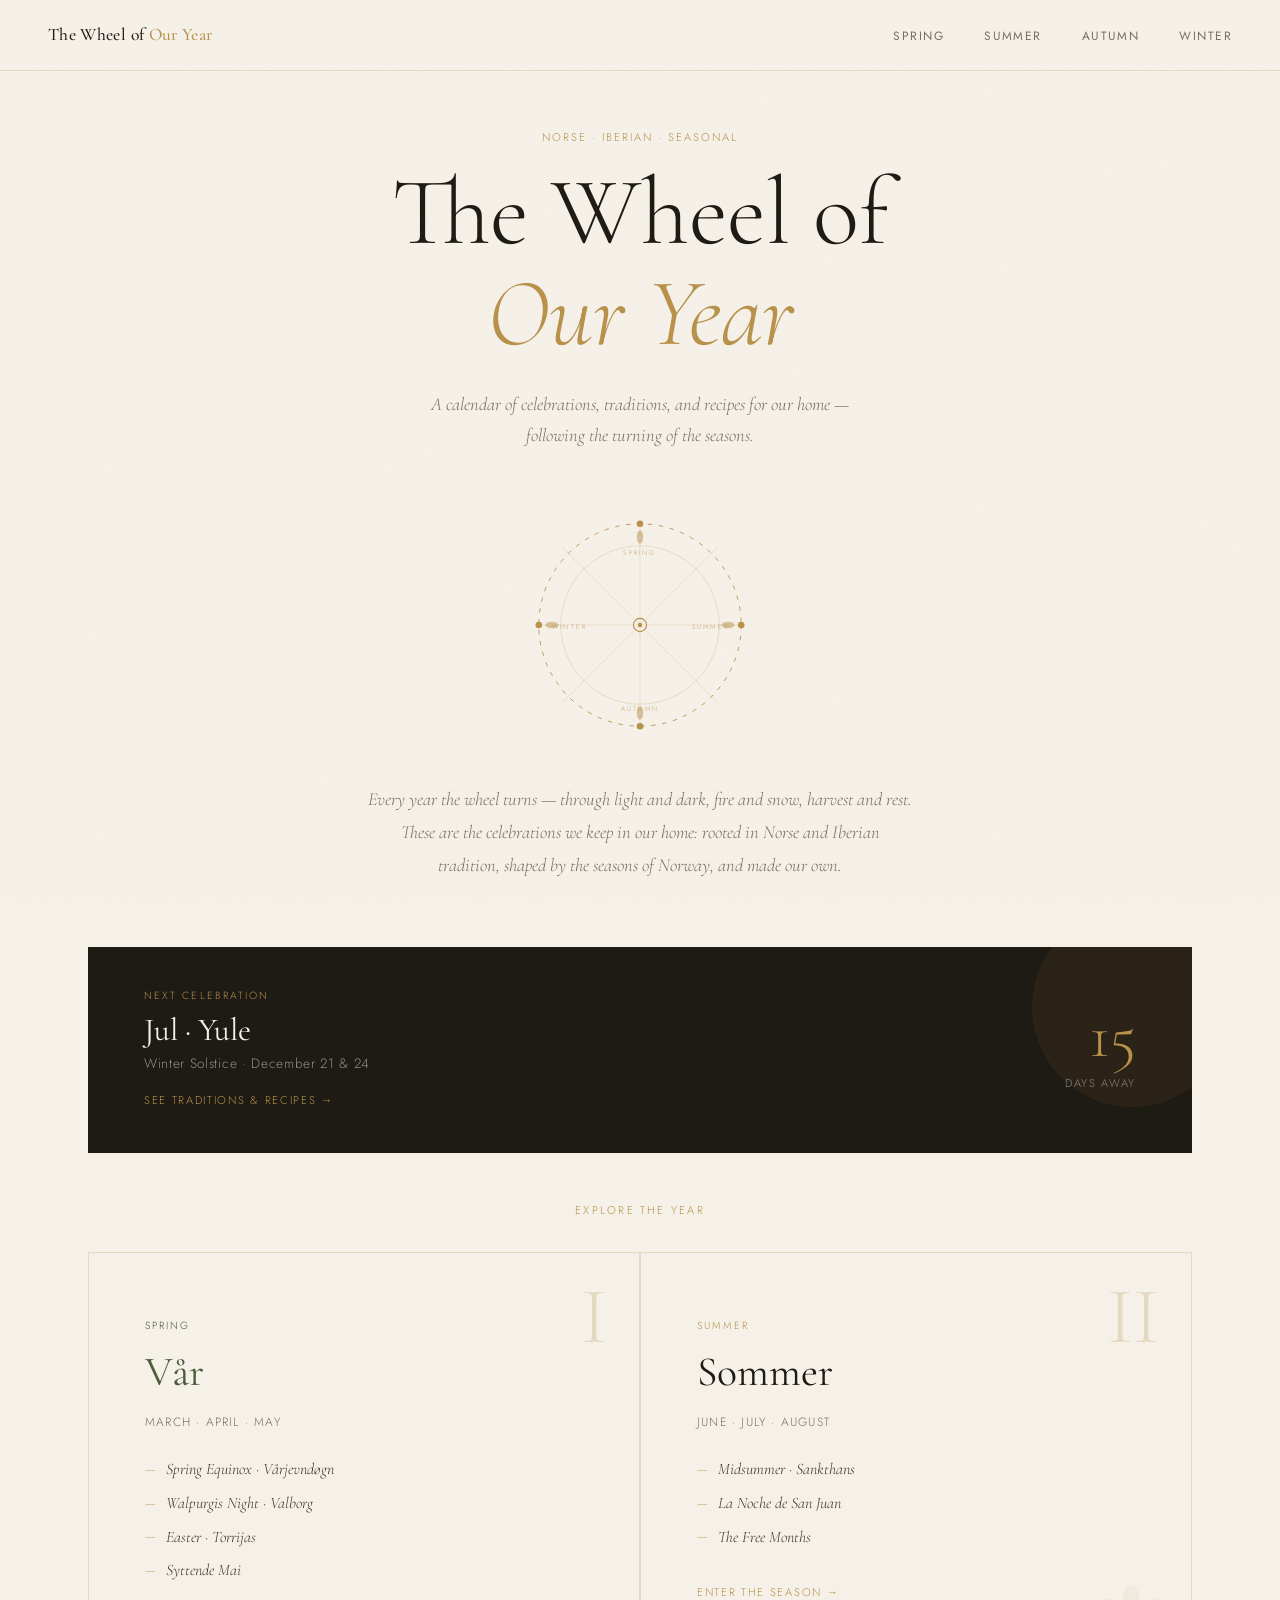
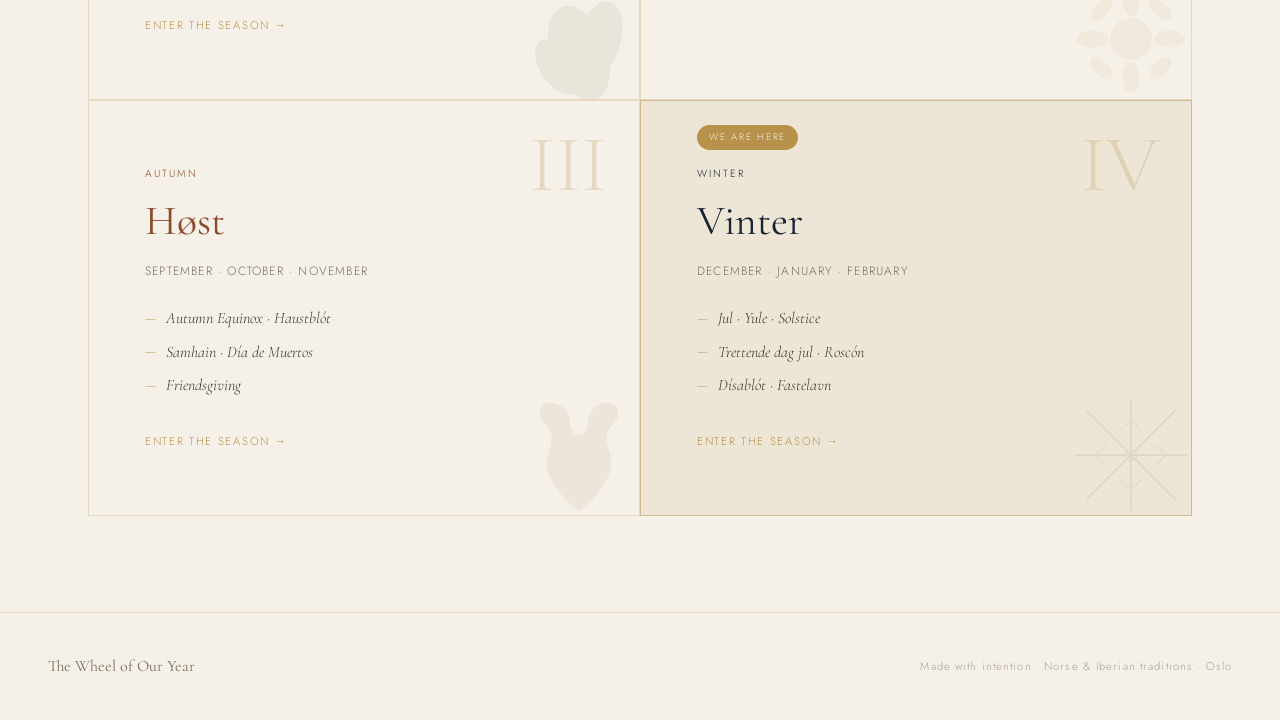
==== index.html @ 8ba2bf14 "Original Claude files" ====
<!DOCTYPE html>
<html lang="en">
<head>
  <meta charset="UTF-8" />
  <meta name="viewport" content="width=device-width, initial-scale=1.0" />
  <title>The Wheel of Our Year</title>
  <link rel="stylesheet" href="css/style.css" />
  <style>
    /* Home-page specific */
    .home-intro {
      max-width: 640px;
      margin: 0 auto 4rem;
      text-align: center;
      padding: 0 3rem;
    }

    .home-intro p {
      font-family: 'Cormorant Garamond', serif;
      font-size: 1.15rem;
      font-style: italic;
      font-weight: 300;
      color: var(--ink-muted);
      line-height: 1.8;
    }

    /* Wheel SVG illustration */
    .wheel-container {
      display: flex;
      justify-content: center;
      margin: 0 auto 3rem;
      padding: 0 3rem;
    }

    .wheel-svg {
      width: 220px;
      height: 220px;
      animation: slowRotate 120s linear infinite;
    }

    @keyframes slowRotate {
      from { transform: rotate(0deg); }
      to { transform: rotate(360deg); }
    }

    /* Season card SVG botanical accents */
    .season-card .card-botanical {
      position: absolute;
      bottom: -10px;
      right: -10px;
      width: 140px;
      height: 140px;
      opacity: 0.07;
      transition: opacity 0.4s;
    }

    .season-card:hover .card-botanical { opacity: 0.13; }

    .seasons-section-label {
      text-align: center;
      font-size: 0.7rem;
      letter-spacing: 0.2em;
      text-transform: uppercase;
      color: var(--gold);
      margin-bottom: 2rem;
      padding: 0 3rem;
    }
  </style>
</head>
<body>

  <!-- Navigation -->
  <nav>
    <a href="index.html" class="nav-logo">The Wheel of <span>Our Year</span></a>
    <ul class="nav-links">
      <li><a href="spring/index.html">Spring</a></li>
      <li><a href="summer/index.html">Summer</a></li>
      <li><a href="autumn/index.html">Autumn</a></li>
      <li><a href="winter/index.html">Winter</a></li>
    </ul>
  </nav>

  <!-- Hero -->
  <header class="page-header">
    <span class="eyebrow fade-up fade-up-1">Norse · Iberian · Seasonal</span>
    <h1 class="fade-up fade-up-2">The Wheel of<br><em>Our Year</em></h1>
    <p class="subtitle fade-up fade-up-3">A calendar of celebrations, traditions, and recipes for our home — following the turning of the seasons.</p>
  </header>

  <!-- Rotating wheel ornament -->
  <div class="wheel-container fade-up fade-up-3">
    <svg class="wheel-svg" viewBox="0 0 200 200" xmlns="http://www.w3.org/2000/svg">
      <!-- Outer ring -->
      <circle cx="100" cy="100" r="92" fill="none" stroke="#B8924A" stroke-width="0.8" stroke-dasharray="4 6"/>
      <!-- Inner ring -->
      <circle cx="100" cy="100" r="72" fill="none" stroke="#B8924A" stroke-width="0.4" opacity="0.5"/>
      <!-- Spokes -->
      <line x1="100" y1="8" x2="100" y2="192" stroke="#B8924A" stroke-width="0.4" opacity="0.4"/>
      <line x1="8" y1="100" x2="192" y2="100" stroke="#B8924A" stroke-width="0.4" opacity="0.4"/>
      <line x1="29" y1="29" x2="171" y2="171" stroke="#B8924A" stroke-width="0.4" opacity="0.4"/>
      <line x1="171" y1="29" x2="29" y2="171" stroke="#B8924A" stroke-width="0.4" opacity="0.4"/>
      <!-- Season markers -->
      <circle cx="100" cy="8" r="3" fill="#B8924A"/>
      <circle cx="192" cy="100" r="3" fill="#B8924A"/>
      <circle cx="100" cy="192" r="3" fill="#B8924A"/>
      <circle cx="8" cy="100" r="3" fill="#B8924A"/>
      <!-- Quarter labels -->
      <text x="100" y="36" text-anchor="middle" font-family="Jost, sans-serif" font-size="6" fill="#B8924A" letter-spacing="2" opacity="0.8">SPRING</text>
      <text x="164" y="104" text-anchor="middle" font-family="Jost, sans-serif" font-size="6" fill="#B8924A" letter-spacing="2" opacity="0.8">SUMMER</text>
      <text x="100" y="178" text-anchor="middle" font-family="Jost, sans-serif" font-size="6" fill="#B8924A" letter-spacing="2" opacity="0.8">AUTUMN</text>
      <text x="36" y="104" text-anchor="middle" font-family="Jost, sans-serif" font-size="6" fill="#B8924A" letter-spacing="2" opacity="0.8">WINTER</text>
      <!-- Centre -->
      <circle cx="100" cy="100" r="6" fill="none" stroke="#B8924A" stroke-width="1"/>
      <circle cx="100" cy="100" r="2" fill="#B8924A"/>
      <!-- Leaf motifs at cardinal points (tiny) -->
      <ellipse cx="100" cy="20" rx="3" ry="6" fill="#B8924A" opacity="0.5" transform="rotate(0 100 20)"/>
      <ellipse cx="180" cy="100" rx="3" ry="6" fill="#B8924A" opacity="0.5" transform="rotate(90 180 100)"/>
      <ellipse cx="100" cy="180" rx="3" ry="6" fill="#B8924A" opacity="0.5" transform="rotate(0 100 180)"/>
      <ellipse cx="20" cy="100" rx="3" ry="6" fill="#B8924A" opacity="0.5" transform="rotate(90 20 100)"/>
    </svg>
  </div>

  <!-- Intro text -->
  <div class="home-intro fade-up fade-up-4">
    <p>Every year the wheel turns — through light and dark, fire and snow, harvest and rest. These are the celebrations we keep in our home: rooted in Norse and Iberian tradition, shaped by the seasons of Norway, and made our own.</p>
  </div>

  <!-- Next celebration banner -->
  <div class="next-celebration fade-up fade-up-4" id="next-banner"></div>

  <!-- Season cards -->
  <p class="seasons-section-label fade-up fade-up-5">Explore the year</p>
  <div class="seasons-grid fade-up fade-up-5">

    <!-- Spring -->
    <a href="spring/index.html" class="season-card spring" id="card-spring">
      <span class="season-number">I</span>
      <span class="season-tag">Spring</span>
      <h2>Vår</h2>
      <p class="season-months">March · April · May</p>
      <ul class="celebration-list">
        <li>Spring Equinox · Vårjevndøgn</li>
        <li>Walpurgis Night · Valborg</li>
        <li>Easter · Torrijas</li>
        <li>Syttende Mai</li>
      </ul>
      <div class="card-arrow">Enter the season →</div>
      <!-- Botanical: leaves -->
      <svg class="card-botanical" viewBox="0 0 200 200" xmlns="http://www.w3.org/2000/svg">
        <ellipse cx="100" cy="120" rx="40" ry="70" fill="#4A5C3A" transform="rotate(-20 100 120)"/>
        <ellipse cx="130" cy="100" rx="30" ry="55" fill="#4A5C3A" transform="rotate(15 130 100)"/>
        <ellipse cx="70" cy="140" rx="25" ry="45" fill="#4A5C3A" transform="rotate(-35 70 140)"/>
        <line x1="100" y1="190" x2="100" y2="80" stroke="#4A5C3A" stroke-width="2"/>
        <line x1="130" y1="155" x2="90" y2="130" stroke="#4A5C3A" stroke-width="1.5"/>
        <line x1="70" y1="165" x2="95" y2="145" stroke="#4A5C3A" stroke-width="1.5"/>
      </svg>
    </a>

    <!-- Summer -->
    <a href="summer/index.html" class="season-card summer" id="card-summer">
      <span class="season-number">II</span>
      <span class="season-tag">Summer</span>
      <h2>Sommer</h2>
      <p class="season-months">June · July · August</p>
      <ul class="celebration-list">
        <li>Midsummer · Sankthans</li>
        <li>La Noche de San Juan</li>
        <li>The Free Months</li>
      </ul>
      <div class="card-arrow">Enter the season →</div>
      <!-- Botanical: sun / flower -->
      <svg class="card-botanical" viewBox="0 0 200 200" xmlns="http://www.w3.org/2000/svg">
        <circle cx="100" cy="100" r="30" fill="#B8924A"/>
        <ellipse cx="100" cy="45" rx="12" ry="22" fill="#B8924A"/>
        <ellipse cx="100" cy="155" rx="12" ry="22" fill="#B8924A"/>
        <ellipse cx="45" cy="100" rx="12" ry="22" fill="#B8924A" transform="rotate(90 45 100)"/>
        <ellipse cx="155" cy="100" rx="12" ry="22" fill="#B8924A" transform="rotate(90 155 100)"/>
        <ellipse cx="58" cy="58" rx="10" ry="20" fill="#B8924A" transform="rotate(45 58 58)"/>
        <ellipse cx="142" cy="58" rx="10" ry="20" fill="#B8924A" transform="rotate(-45 142 58)"/>
        <ellipse cx="58" cy="142" rx="10" ry="20" fill="#B8924A" transform="rotate(-45 58 142)"/>
        <ellipse cx="142" cy="142" rx="10" ry="20" fill="#B8924A" transform="rotate(45 142 142)"/>
      </svg>
    </a>

    <!-- Autumn -->
    <a href="autumn/index.html" class="season-card autumn" id="card-autumn">
      <span class="season-number">III</span>
      <span class="season-tag">Autumn</span>
      <h2>Høst</h2>
      <p class="season-months">September · October · November</p>
      <ul class="celebration-list">
        <li>Autumn Equinox · Haustblót</li>
        <li>Samhain · Día de Muertos</li>
        <li>Friendsgiving</li>
      </ul>
      <div class="card-arrow">Enter the season →</div>
      <!-- Botanical: oak leaf -->
      <svg class="card-botanical" viewBox="0 0 200 200" xmlns="http://www.w3.org/2000/svg">
        <path d="M100 180 C100 180 60 150 55 120 C50 100 65 85 60 70 C55 55 40 50 45 35 C50 20 70 25 80 35 C90 45 85 55 90 65 C95 75 100 70 100 70 C100 70 105 75 110 65 C115 55 110 45 120 35 C130 25 150 20 155 35 C160 50 145 55 140 70 C135 85 150 100 145 120 C140 150 100 180 100 180Z" fill="#8B4A2A"/>
        <line x1="100" y1="180" x2="100" y2="70" stroke="#8B4A2A" stroke-width="2"/>
        <line x1="100" y1="120" x2="75" y2="100" stroke="#8B4A2A" stroke-width="1.5"/>
        <line x1="100" y1="120" x2="125" y2="100" stroke="#8B4A2A" stroke-width="1.5"/>
        <line x1="100" y1="100" x2="80" y2="85" stroke="#8B4A2A" stroke-width="1"/>
        <line x1="100" y1="100" x2="120" y2="85" stroke="#8B4A2A" stroke-width="1"/>
      </svg>
    </a>

    <!-- Winter -->
    <a href="winter/index.html" class="season-card winter" id="card-winter">
      <span class="season-number">IV</span>
      <span class="season-tag">Winter</span>
      <h2>Vinter</h2>
      <p class="season-months">December · January · February</p>
      <ul class="celebration-list">
        <li>Jul · Yule · Solstice</li>
        <li>Trettende dag jul · Roscón</li>
        <li>Dísablót · Fastelavn</li>
      </ul>
      <div class="card-arrow">Enter the season →</div>
      <!-- Botanical: snowflake / pine -->
      <svg class="card-botanical" viewBox="0 0 200 200" xmlns="http://www.w3.org/2000/svg">
        <line x1="100" y1="20" x2="100" y2="180" stroke="#1A2433" stroke-width="2.5"/>
        <line x1="20" y1="100" x2="180" y2="100" stroke="#1A2433" stroke-width="2.5"/>
        <line x1="36" y1="36" x2="164" y2="164" stroke="#1A2433" stroke-width="2.5"/>
        <line x1="164" y1="36" x2="36" y2="164" stroke="#1A2433" stroke-width="2.5"/>
        <line x1="100" y1="50" x2="85" y2="65" stroke="#1A2433" stroke-width="1.5"/>
        <line x1="100" y1="50" x2="115" y2="65" stroke="#1A2433" stroke-width="1.5"/>
        <line x1="100" y1="150" x2="85" y2="135" stroke="#1A2433" stroke-width="1.5"/>
        <line x1="100" y1="150" x2="115" y2="135" stroke="#1A2433" stroke-width="1.5"/>
        <line x1="50" y1="100" x2="65" y2="85" stroke="#1A2433" stroke-width="1.5"/>
        <line x1="50" y1="100" x2="65" y2="115" stroke="#1A2433" stroke-width="1.5"/>
        <line x1="150" y1="100" x2="135" y2="85" stroke="#1A2433" stroke-width="1.5"/>
        <line x1="150" y1="100" x2="135" y2="115" stroke="#1A2433" stroke-width="1.5"/>
        <circle cx="100" cy="100" r="8" fill="none" stroke="#1A2433" stroke-width="1.5"/>
        <circle cx="100" cy="100" r="3" fill="#1A2433"/>
      </svg>
    </a>

  </div>

  <!-- Footer -->
  <footer>
    <span class="footer-name">The Wheel of Our Year</span>
    <span class="footer-note">Made with intention · Norse & Iberian traditions · Oslo</span>
  </footer>

  <script>
    // ── Detect current season and next celebration ──
    const today = new Date();
    const month = today.getMonth() + 1; // 1–12
    const day = today.getDate();

    // Assign current season
    let currentSeason = '';
    if ((month === 3 && day >= 1) || month === 4 || month === 5) currentSeason = 'spring';
    else if (month === 6 || month === 7 || month === 8) currentSeason = 'summer';
    else if (month === 9 || month === 10 || month === 11) currentSeason = 'autumn';
    else currentSeason = 'winter';

    // Highlight current season card
    const currentCard = document.getElementById('card-' + currentSeason);
    if (currentCard) {
      currentCard.classList.add('current-season');
      const badge = document.createElement('span');
      badge.className = 'current-badge';
      badge.textContent = 'We are here';
      currentCard.prepend(badge);
    }

    // Next celebrations in order (month, day, name, date label, page)
    const celebrations = [
      { month: 3, day: 20, name: 'Spring Equinox', sub: 'Vårjevndøgn', date: 'March 19–21', page: 'spring/equinox.html' },
      { month: 4, day: 30, name: 'Walpurgis Night', sub: 'Valborg', date: 'April 30th', page: 'spring/walpurgis.html' },
      { month: 4, day: 10, name: 'Easter Weekend', sub: 'Påske · Torrijas', date: 'April (varies)', page: 'spring/easter.html' },
      { month: 5, day: 17, name: 'Syttende Mai', sub: 'Constitution Day', date: 'May 17th', page: 'spring/syttende-mai.html' },
      { month: 6, day: 23, name: 'Midsummer Eve', sub: 'Sankthans · San Juan', date: 'June 23rd', page: 'summer/midsummer.html' },
      { month: 8, day: 1,  name: 'First Harvest', sub: 'Freyfaxi', date: 'August 1st', page: 'summer/harvest.html' },
      { month: 9, day: 22, name: 'Autumn Equinox', sub: 'Haustblót', date: 'September 21–23', page: 'autumn/equinox.html' },
      { month: 10, day: 31, name: 'Samhain · Día de Muertos', sub: 'The ancestors\' weekend', date: 'October 31 – November 2', page: 'autumn/samhain.html' },
      { month: 11, day: 15, name: 'Friendsgiving', sub: 'Mid-November', date: 'Mid-November', page: 'autumn/friendsgiving.html' },
      { month: 12, day: 21, name: 'Jul · Yule', sub: 'Winter Solstice', date: 'December 21 & 24', page: 'winter/yule.html' },
      { month: 1,  day: 12, name: 'Midwinter', sub: 'The Long Rest', date: 'Early January', page: 'winter/midwinter.html' },
      { month: 1,  day: 6,  name: 'Trettende dag jul', sub: 'Roscón de Reyes', date: 'January 6th', page: 'winter/trettende.html' },
      { month: 2,  day: 2,  name: 'Dísablót · Fastelavn', sub: 'The Last Dark', date: 'February 1–2', page: 'winter/disablot.html' },
    ];

    function daysUntil(month, day) {
      const target = new Date(today.getFullYear(), month - 1, day);
      if (target < today) target.setFullYear(today.getFullYear() + 1);
      const diff = Math.ceil((target - today) / (1000 * 60 * 60 * 24));
      return diff;
    }

    // Find nearest upcoming
    let next = null;
    let minDays = Infinity;
    for (const c of celebrations) {
      const d = daysUntil(c.month, c.day);
      if (d < minDays) { minDays = d; next = c; }
    }

    if (next) {
      const banner = document.getElementById('next-banner');
      banner.innerHTML = `
        <div class="next-celebration-inner">
          <div>
            <span class="next-label">Next celebration</span>
            <div class="next-name">${next.name}</div>
            <div class="next-date">${next.sub} · ${next.date}</div>
            <a href="${next.page}" class="next-link">See traditions & recipes →</a>
          </div>
          <div class="next-days">
            <span class="days-number">${minDays}</span>
            <span class="days-label">days away</span>
          </div>
        </div>
      `;
    }
  </script>

</body>
</html>
---- css/style.css ----
@import url('https://fonts.googleapis.com/css2?family=Cormorant+Garamond:ital,wght@0,300;0,400;0,500;0,600;1,300;1,400;1,500&family=Jost:wght@300;400;500&display=swap');

/* ── Variables ── */
:root {
  --cream: #F5F0E8;
  --parchment: #EDE6D6;
  --ink: #1E1A14;
  --ink-soft: #3D3529;
  --ink-muted: #7A6E5F;
  --gold: #B8924A;
  --gold-light: #D4AF72;
  --gold-pale: #F0E0B8;
  --moss: #4A5C3A;
  --rust: #8B4A2A;
  --midnight: #1A2433;
  --border: rgba(184, 146, 74, 0.25);
  --border-strong: rgba(184, 146, 74, 0.5);

  --font-display: 'Cormorant Garamond', Georgia, serif;
  --font-body: 'Jost', sans-serif;
}

/* ── Reset ── */
*, *::before, *::after { box-sizing: border-box; margin: 0; padding: 0; }
html { scroll-behavior: smooth; }

body {
  background-color: var(--cream);
  color: var(--ink);
  font-family: var(--font-body);
  font-weight: 300;
  font-size: 16px;
  line-height: 1.7;
  min-height: 100vh;
  overflow-x: hidden;
}

/* ── Noise texture overlay ── */
body::before {
  content: '';
  position: fixed;
  inset: 0;
  background-image: url("data:image/svg+xml,%3Csvg viewBox='0 0 256 256' xmlns='http://www.w3.org/2000/svg'%3E%3Cfilter id='noise'%3E%3CfeTurbulence type='fractalNoise' baseFrequency='0.9' numOctaves='4' stitchTiles='stitch'/%3E%3C/filter%3E%3Crect width='100%25' height='100%25' filter='url(%23noise)' opacity='0.04'/%3E%3C/svg%3E");
  pointer-events: none;
  z-index: 1000;
  opacity: 0.4;
}

/* ── Navigation ── */
nav {
  position: fixed;
  top: 0;
  left: 0;
  right: 0;
  z-index: 100;
  padding: 1.25rem 3rem;
  display: flex;
  align-items: center;
  justify-content: space-between;
  background: rgba(245, 240, 232, 0.88);
  backdrop-filter: blur(12px);
  border-bottom: 1px solid var(--border);
}

.nav-logo {
  font-family: var(--font-display);
  font-size: 1.1rem;
  font-weight: 500;
  color: var(--ink);
  text-decoration: none;
  letter-spacing: 0.02em;
}

.nav-logo span {
  color: var(--gold);
}

.nav-links {
  display: flex;
  gap: 2.5rem;
  list-style: none;
}

.nav-links a {
  font-family: var(--font-body);
  font-size: 0.75rem;
  font-weight: 400;
  letter-spacing: 0.12em;
  text-transform: uppercase;
  color: var(--ink-muted);
  text-decoration: none;
  transition: color 0.2s;
}

.nav-links a:hover { color: var(--gold); }

/* ── Page header ── */
.page-header {
  padding: 8rem 3rem 4rem;
  text-align: center;
  position: relative;
}

.page-header .eyebrow {
  font-family: var(--font-body);
  font-size: 0.7rem;
  letter-spacing: 0.18em;
  text-transform: uppercase;
  color: var(--gold);
  margin-bottom: 1rem;
  display: block;
}

.page-header h1 {
  font-family: var(--font-display);
  font-size: clamp(3rem, 8vw, 6rem);
  font-weight: 300;
  line-height: 1.05;
  color: var(--ink);
  margin-bottom: 1.5rem;
}

.page-header h1 em {
  font-style: italic;
  color: var(--gold);
}

.page-header .subtitle {
  font-family: var(--font-display);
  font-size: 1.15rem;
  font-style: italic;
  color: var(--ink-muted);
  font-weight: 300;
  max-width: 480px;
  margin: 0 auto;
}

/* ── Divider ornament ── */
.ornament {
  display: flex;
  align-items: center;
  justify-content: center;
  gap: 1rem;
  margin: 2rem 0;
  color: var(--gold);
  font-size: 0.7rem;
  letter-spacing: 0.2em;
}

.ornament::before,
.ornament::after {
  content: '';
  flex: 1;
  max-width: 120px;
  height: 1px;
  background: linear-gradient(to right, transparent, var(--gold-light));
}

.ornament::after {
  background: linear-gradient(to left, transparent, var(--gold-light));
}

/* ── Season cards (home page) ── */
.seasons-grid {
  display: grid;
  grid-template-columns: repeat(2, 1fr);
  gap: 0;
  max-width: 1200px;
  margin: 0 auto;
  padding: 0 3rem 6rem;
}

.season-card {
  position: relative;
  padding: 4rem 3.5rem;
  border: 1px solid var(--border);
  text-decoration: none;
  color: inherit;
  overflow: hidden;
  transition: background 0.4s;
  cursor: pointer;
  display: block;
}

.season-card::before {
  content: '';
  position: absolute;
  inset: 0;
  opacity: 0;
  transition: opacity 0.4s;
}

.season-card:hover::before { opacity: 1; }

.season-card.spring::before { background: rgba(74, 92, 58, 0.04); }
.season-card.summer::before { background: rgba(184, 146, 74, 0.06); }
.season-card.autumn::before { background: rgba(139, 74, 42, 0.06); }
.season-card.winter::before { background: rgba(26, 36, 51, 0.06); }

.season-card .season-number {
  font-family: var(--font-display);
  font-size: 5rem;
  font-weight: 300;
  color: var(--border);
  position: absolute;
  top: 1.5rem;
  right: 2rem;
  line-height: 1;
  transition: color 0.4s;
}

.season-card:hover .season-number { color: rgba(184, 146, 74, 0.2); }

.season-card .season-tag {
  font-size: 0.65rem;
  letter-spacing: 0.2em;
  text-transform: uppercase;
  margin-bottom: 1rem;
  display: block;
}

.season-card.spring .season-tag { color: var(--moss); }
.season-card.summer .season-tag { color: var(--gold); }
.season-card.autumn .season-tag { color: var(--rust); }
.season-card.winter .season-tag { color: var(--midnight); }

.season-card h2 {
  font-family: var(--font-display);
  font-size: 2.6rem;
  font-weight: 400;
  line-height: 1.1;
  margin-bottom: 1rem;
  transition: color 0.3s;
}

.season-card.spring h2 { color: var(--moss); }
.season-card.summer h2 { color: var(--ink); }
.season-card.autumn h2 { color: var(--rust); }
.season-card.winter h2 { color: var(--midnight); }

.season-card .season-months {
  font-size: 0.75rem;
  letter-spacing: 0.1em;
  color: var(--ink-muted);
  margin-bottom: 1.5rem;
  text-transform: uppercase;
}

.season-card .celebration-list {
  list-style: none;
  display: flex;
  flex-direction: column;
  gap: 0.4rem;
}

.season-card .celebration-list li {
  font-family: var(--font-display);
  font-size: 1rem;
  font-style: italic;
  color: var(--ink-soft);
  display: flex;
  align-items: center;
  gap: 0.6rem;
}

.season-card .celebration-list li::before {
  content: '—';
  color: var(--gold);
  font-style: normal;
  font-size: 0.8rem;
}

.season-card .card-arrow {
  margin-top: 2rem;
  font-size: 0.7rem;
  letter-spacing: 0.15em;
  text-transform: uppercase;
  color: var(--gold);
  display: flex;
  align-items: center;
  gap: 0.5rem;
  transition: gap 0.3s;
}

.season-card:hover .card-arrow { gap: 0.8rem; }

.season-card.current-season {
  background: var(--parchment);
  border-color: var(--border-strong);
}

.season-card.current-season .current-badge {
  position: absolute;
  top: 1.5rem;
  left: 3.5rem;
  font-size: 0.6rem;
  letter-spacing: 0.18em;
  text-transform: uppercase;
  color: var(--cream);
  background: var(--gold);
  padding: 0.25rem 0.75rem;
  border-radius: 20px;
}

/* ── Next celebration banner ── */
.next-celebration {
  max-width: 1200px;
  margin: 0 auto 3rem;
  padding: 0 3rem;
}

.next-celebration-inner {
  background: var(--ink);
  color: var(--cream);
  padding: 2.5rem 3.5rem;
  display: flex;
  align-items: center;
  justify-content: space-between;
  gap: 2rem;
  position: relative;
  overflow: hidden;
}

.next-celebration-inner::before {
  content: '';
  position: absolute;
  top: -40px;
  right: -40px;
  width: 200px;
  height: 200px;
  border-radius: 50%;
  background: rgba(184, 146, 74, 0.08);
}

.next-label {
  font-size: 0.65rem;
  letter-spacing: 0.2em;
  text-transform: uppercase;
  color: var(--gold);
  margin-bottom: 0.5rem;
  display: block;
}

.next-name {
  font-family: var(--font-display);
  font-size: 2rem;
  font-weight: 400;
  line-height: 1.1;
  margin-bottom: 0.3rem;
}

.next-date {
  font-size: 0.85rem;
  color: rgba(245, 240, 232, 0.55);
  letter-spacing: 0.05em;
}

.next-days {
  text-align: right;
  flex-shrink: 0;
}

.next-days .days-number {
  font-family: var(--font-display);
  font-size: 4rem;
  font-weight: 300;
  color: var(--gold);
  line-height: 1;
  display: block;
}

.next-days .days-label {
  font-size: 0.7rem;
  letter-spacing: 0.15em;
  text-transform: uppercase;
  color: rgba(245, 240, 232, 0.5);
}

.next-link {
  display: inline-flex;
  align-items: center;
  gap: 0.5rem;
  margin-top: 1rem;
  font-size: 0.7rem;
  letter-spacing: 0.15em;
  text-transform: uppercase;
  color: var(--gold);
  text-decoration: none;
  transition: gap 0.3s;
}

.next-link:hover { gap: 0.8rem; }

/* ── Season page celebrations list ── */
.celebrations-list {
  max-width: 900px;
  margin: 0 auto;
  padding: 0 3rem 8rem;
}

.celebration-entry {
  display: grid;
  grid-template-columns: 80px 1fr;
  gap: 0 3rem;
  padding: 3rem 0;
  border-bottom: 1px solid var(--border);
  text-decoration: none;
  color: inherit;
  position: relative;
  transition: padding-left 0.3s;
}

.celebration-entry:hover { padding-left: 0.5rem; }

.celebration-entry:first-child { border-top: 1px solid var(--border); }

.cel-date-col {
  padding-top: 0.35rem;
}

.cel-date-day {
  font-family: var(--font-display);
  font-size: 2.5rem;
  font-weight: 300;
  color: var(--gold-light);
  line-height: 1;
  display: block;
}

.cel-date-month {
  font-size: 0.65rem;
  letter-spacing: 0.15em;
  text-transform: uppercase;
  color: var(--ink-muted);
}

.cel-content {}

.cel-origin {
  font-size: 0.65rem;
  letter-spacing: 0.15em;
  text-transform: uppercase;
  color: var(--gold);
  margin-bottom: 0.4rem;
  display: block;
}

.cel-title {
  font-family: var(--font-display);
  font-size: 2rem;
  font-weight: 400;
  line-height: 1.15;
  margin-bottom: 0.75rem;
  color: var(--ink);
}

.cel-description {
  font-size: 0.9rem;
  color: var(--ink-muted);
  line-height: 1.7;
  max-width: 540px;
  margin-bottom: 1rem;
}

.cel-tags {
  display: flex;
  gap: 0.5rem;
  flex-wrap: wrap;
}

.cel-tag {
  font-size: 0.65rem;
  letter-spacing: 0.1em;
  text-transform: uppercase;
  padding: 0.2rem 0.7rem;
  border: 1px solid var(--border-strong);
  color: var(--ink-muted);
  border-radius: 20px;
}

.cel-arrow {
  position: absolute;
  right: 0;
  top: 50%;
  transform: translateY(-50%);
  font-size: 1.2rem;
  color: var(--gold);
  opacity: 0;
  transition: opacity 0.3s, right 0.3s;
}

.celebration-entry:hover .cel-arrow {
  opacity: 1;
  right: -0.3rem;
}

/* ── Season page header ── */
.season-hero {
  padding: 8rem 3rem 5rem;
  max-width: 900px;
  margin: 0 auto;
  position: relative;
}

.season-hero .back-link {
  display: inline-flex;
  align-items: center;
  gap: 0.5rem;
  font-size: 0.7rem;
  letter-spacing: 0.15em;
  text-transform: uppercase;
  color: var(--ink-muted);
  text-decoration: none;
  margin-bottom: 3rem;
  transition: color 0.2s, gap 0.3s;
}

.season-hero .back-link:hover { color: var(--gold); gap: 0.7rem; }

.season-hero .season-label {
  font-size: 0.7rem;
  letter-spacing: 0.2em;
  text-transform: uppercase;
  margin-bottom: 0.75rem;
  display: block;
}

.season-hero h1 {
  font-family: var(--font-display);
  font-size: clamp(3.5rem, 7vw, 5.5rem);
  font-weight: 300;
  line-height: 1.05;
  margin-bottom: 1rem;
}

.season-hero .season-desc {
  font-family: var(--font-display);
  font-size: 1.2rem;
  font-style: italic;
  color: var(--ink-muted);
  max-width: 520px;
  line-height: 1.6;
  margin-bottom: 1.5rem;
}

.season-hero .season-months-row {
  font-size: 0.75rem;
  letter-spacing: 0.1em;
  text-transform: uppercase;
  color: var(--ink-muted);
}

/* ── SVG botanical decorations ── */
.botanical {
  position: absolute;
  pointer-events: none;
  opacity: 0.18;
}

/* ── Breadcrumb ── */
.breadcrumb {
  font-size: 0.7rem;
  letter-spacing: 0.12em;
  text-transform: uppercase;
  color: var(--ink-muted);
  display: flex;
  align-items: center;
  gap: 0.75rem;
}

.breadcrumb a {
  color: var(--ink-muted);
  text-decoration: none;
  transition: color 0.2s;
}

.breadcrumb a:hover { color: var(--gold); }

.breadcrumb span { color: var(--gold-light); }

/* ── Footer ── */
footer {
  border-top: 1px solid var(--border);
  padding: 2.5rem 3rem;
  display: flex;
  align-items: center;
  justify-content: space-between;
}

footer .footer-name {
  font-family: var(--font-display);
  font-size: 1rem;
  font-weight: 400;
  color: var(--ink-muted);
}

footer .footer-note {
  font-size: 0.7rem;
  letter-spacing: 0.1em;
  color: var(--ink-muted);
  opacity: 0.6;
}

/* ── Animations ── */
@keyframes fadeUp {
  from { opacity: 0; transform: translateY(24px); }
  to { opacity: 1; transform: translateY(0); }
}

.fade-up {
  opacity: 0;
  animation: fadeUp 0.8s ease forwards;
}

.fade-up-1 { animation-delay: 0.1s; }
.fade-up-2 { animation-delay: 0.25s; }
.fade-up-3 { animation-delay: 0.4s; }
.fade-up-4 { animation-delay: 0.55s; }
.fade-up-5 { animation-delay: 0.7s; }

/* ── Responsive ── */
@media (max-width: 768px) {
  nav { padding: 1rem 1.5rem; }
  .nav-links { display: none; }
  .seasons-grid { grid-template-columns: 1fr; padding: 0 1.5rem 4rem; }
  .season-card { padding: 2.5rem 2rem; }
  .next-celebration { padding: 0 1.5rem; }
  .next-celebration-inner { flex-direction: column; align-items: flex-start; padding: 2rem; }
  .next-days { text-align: left; }
  .page-header { padding: 6rem 1.5rem 3rem; }
  .celebrations-list { padding: 0 1.5rem 5rem; }
  .season-hero { padding: 6rem 1.5rem 3rem; }
  .celebration-entry { grid-template-columns: 60px 1fr; gap: 0 1.5rem; }
  footer { flex-direction: column; gap: 0.5rem; text-align: center; padding: 2rem 1.5rem; }
}
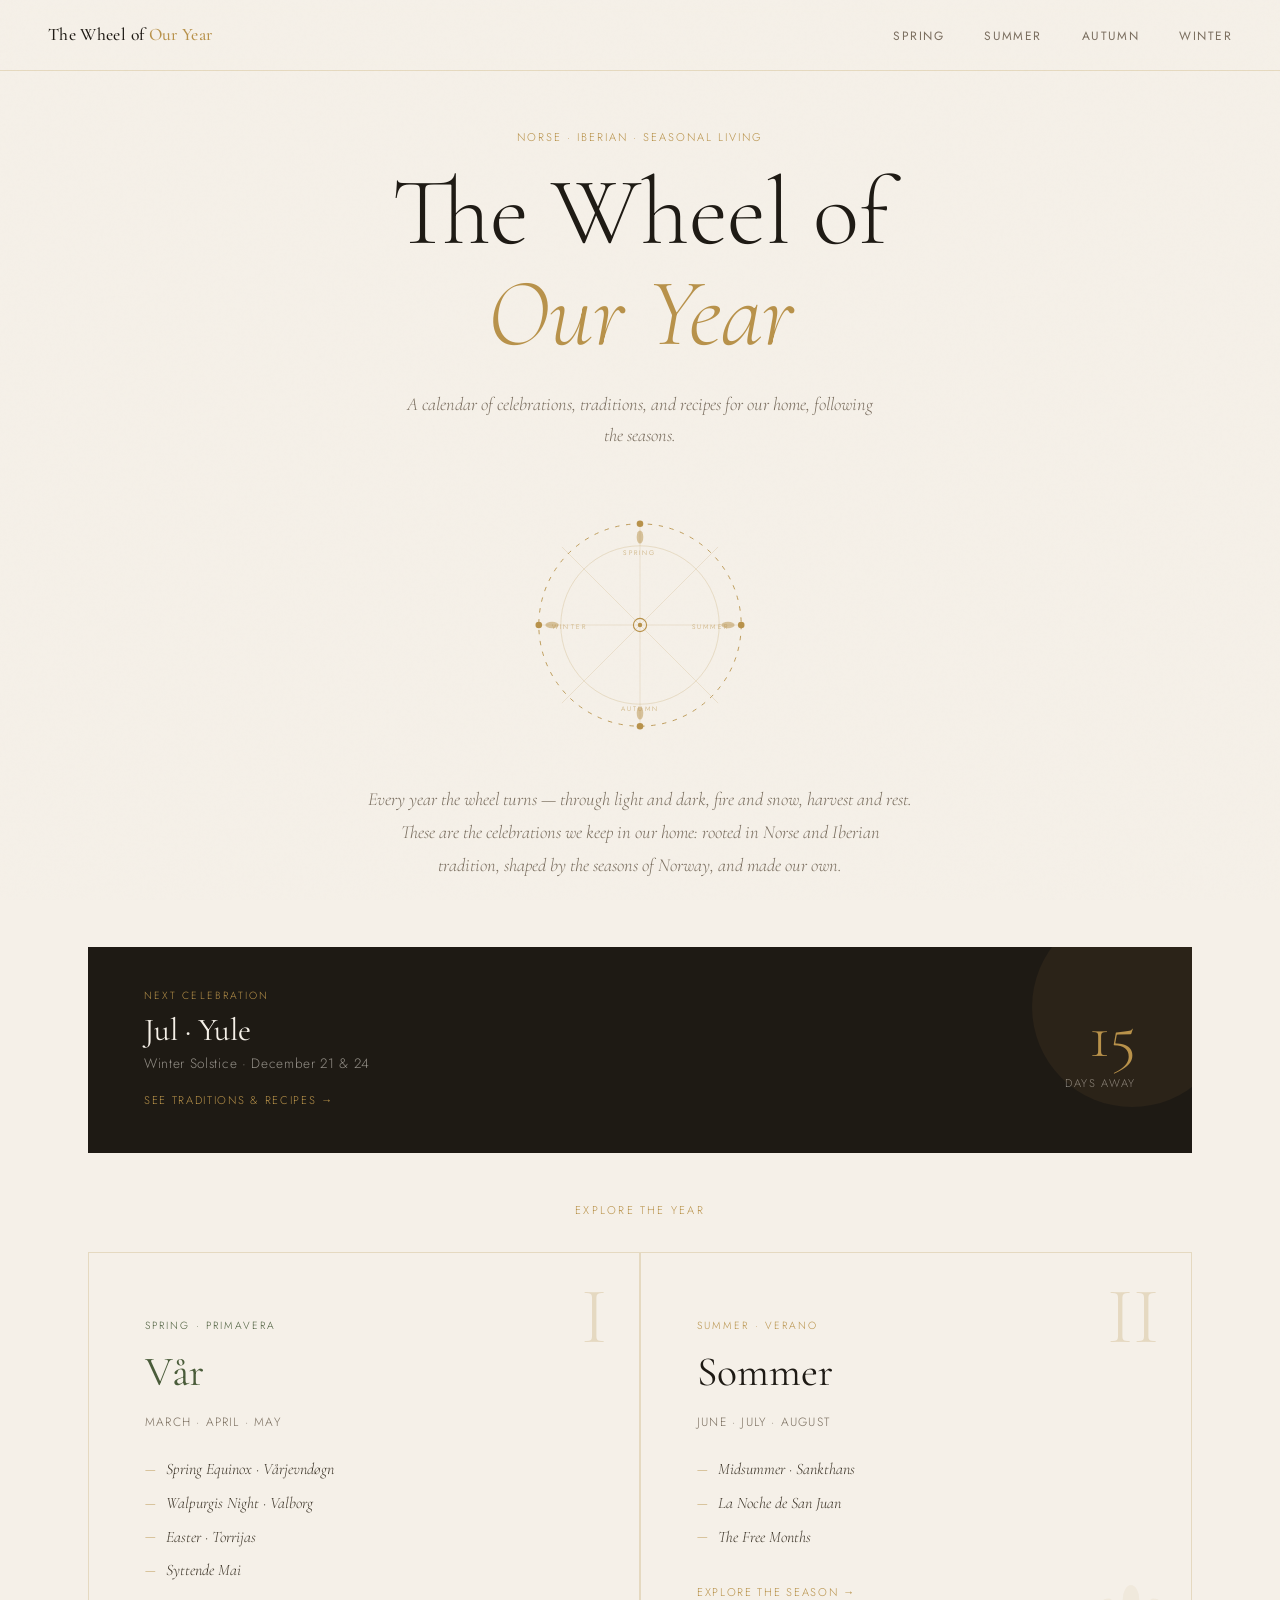
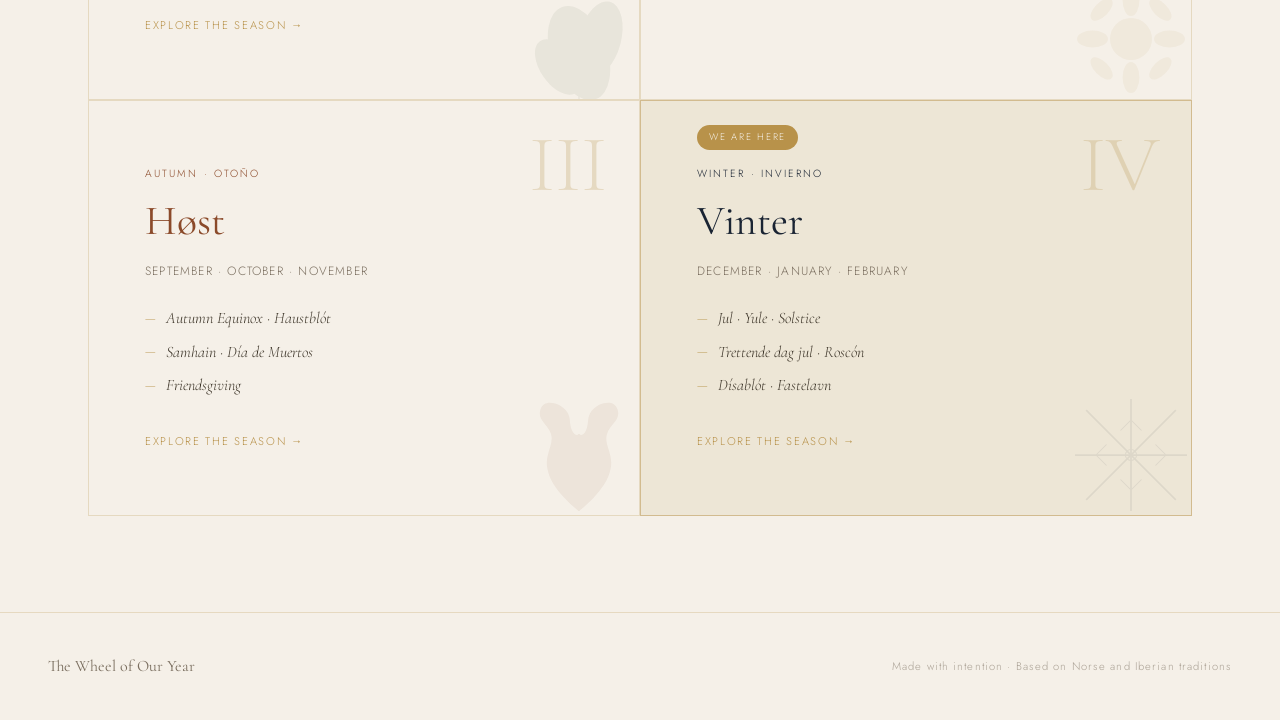
==== commit 77a7a81b: "Update index.html Updated only text" ====
--- a/index.html
+++ b/index.html
@@ -81,9 +81,9 @@
 
   <!-- Hero -->
   <header class="page-header">
-    <span class="eyebrow fade-up fade-up-1">Norse · Iberian · Seasonal</span>
+    <span class="eyebrow fade-up fade-up-1">Norse · Iberian · Seasonal living</span>
     <h1 class="fade-up fade-up-2">The Wheel of<br><em>Our Year</em></h1>
-    <p class="subtitle fade-up fade-up-3">A calendar of celebrations, traditions, and recipes for our home — following the turning of the seasons.</p>
+    <p class="subtitle fade-up fade-up-3">A calendar of celebrations, traditions, and recipes for our home, following the seasons.</p>
   </header>
 
   <!-- Rotating wheel ornament -->
@@ -134,7 +134,7 @@
     <!-- Spring -->
     <a href="spring/index.html" class="season-card spring" id="card-spring">
       <span class="season-number">I</span>
-      <span class="season-tag">Spring</span>
+      <span class="season-tag">Spring · Primavera</span>
       <h2>Vår</h2>
       <p class="season-months">March · April · May</p>
       <ul class="celebration-list">
@@ -143,7 +143,7 @@
         <li>Easter · Torrijas</li>
         <li>Syttende Mai</li>
       </ul>
-      <div class="card-arrow">Enter the season →</div>
+      <div class="card-arrow">Explore the season →</div>
       <!-- Botanical: leaves -->
       <svg class="card-botanical" viewBox="0 0 200 200" xmlns="http://www.w3.org/2000/svg">
         <ellipse cx="100" cy="120" rx="40" ry="70" fill="#4A5C3A" transform="rotate(-20 100 120)"/>
@@ -158,7 +158,7 @@
     <!-- Summer -->
     <a href="summer/index.html" class="season-card summer" id="card-summer">
       <span class="season-number">II</span>
-      <span class="season-tag">Summer</span>
+      <span class="season-tag">Summer · Verano</span>
       <h2>Sommer</h2>
       <p class="season-months">June · July · August</p>
       <ul class="celebration-list">
@@ -166,7 +166,7 @@
         <li>La Noche de San Juan</li>
         <li>The Free Months</li>
       </ul>
-      <div class="card-arrow">Enter the season →</div>
+      <div class="card-arrow">Explore the season →</div>
       <!-- Botanical: sun / flower -->
       <svg class="card-botanical" viewBox="0 0 200 200" xmlns="http://www.w3.org/2000/svg">
         <circle cx="100" cy="100" r="30" fill="#B8924A"/>
@@ -184,7 +184,7 @@
     <!-- Autumn -->
     <a href="autumn/index.html" class="season-card autumn" id="card-autumn">
       <span class="season-number">III</span>
-      <span class="season-tag">Autumn</span>
+      <span class="season-tag">Autumn · Otoño</span>
       <h2>Høst</h2>
       <p class="season-months">September · October · November</p>
       <ul class="celebration-list">
@@ -192,7 +192,7 @@
         <li>Samhain · Día de Muertos</li>
         <li>Friendsgiving</li>
       </ul>
-      <div class="card-arrow">Enter the season →</div>
+      <div class="card-arrow">Explore the season →</div>
       <!-- Botanical: oak leaf -->
       <svg class="card-botanical" viewBox="0 0 200 200" xmlns="http://www.w3.org/2000/svg">
         <path d="M100 180 C100 180 60 150 55 120 C50 100 65 85 60 70 C55 55 40 50 45 35 C50 20 70 25 80 35 C90 45 85 55 90 65 C95 75 100 70 100 70 C100 70 105 75 110 65 C115 55 110 45 120 35 C130 25 150 20 155 35 C160 50 145 55 140 70 C135 85 150 100 145 120 C140 150 100 180 100 180Z" fill="#8B4A2A"/>
@@ -207,7 +207,7 @@
     <!-- Winter -->
     <a href="winter/index.html" class="season-card winter" id="card-winter">
       <span class="season-number">IV</span>
-      <span class="season-tag">Winter</span>
+      <span class="season-tag">Winter · Invierno</span>
       <h2>Vinter</h2>
       <p class="season-months">December · January · February</p>
       <ul class="celebration-list">
@@ -215,7 +215,7 @@
         <li>Trettende dag jul · Roscón</li>
         <li>Dísablót · Fastelavn</li>
       </ul>
-      <div class="card-arrow">Enter the season →</div>
+      <div class="card-arrow">Explore the season →</div>
       <!-- Botanical: snowflake / pine -->
       <svg class="card-botanical" viewBox="0 0 200 200" xmlns="http://www.w3.org/2000/svg">
         <line x1="100" y1="20" x2="100" y2="180" stroke="#1A2433" stroke-width="2.5"/>
@@ -240,7 +240,7 @@
   <!-- Footer -->
   <footer>
     <span class="footer-name">The Wheel of Our Year</span>
-    <span class="footer-note">Made with intention · Norse & Iberian traditions · Oslo</span>
+    <span class="footer-note">Made with intention · Based on Norse and Iberian traditions</span>
   </footer>
 
   <script>
